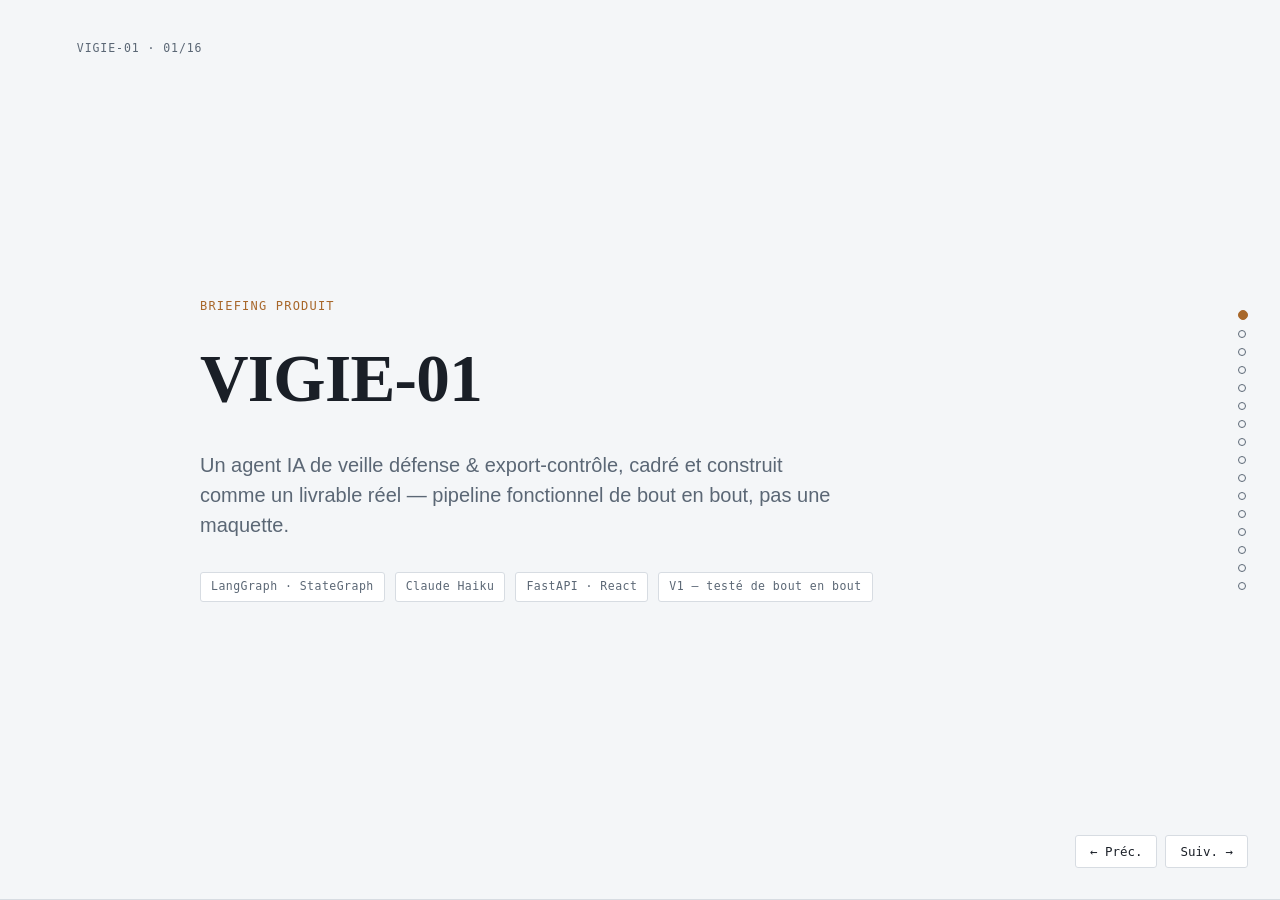
==== docs/index.html @ ad5535d3 "feat(infra): Cloud Run Job + Firebase Hosting, and rename VEILLE-01 to VIGIE-01 Deployment shape dec" ====
<!DOCTYPE html>
<html lang="fr">
<head>
<meta charset="utf-8">
<meta name="viewport" content="width=device-width, initial-scale=1">
<title>VIGIE-01 — documents</title>
<!-- Racine du site GitHub Pages (servi depuis /docs). Sans ce fichier, l'URL du dépôt
     renvoyait un 404 : les documents existent mais aucun n'est nommé index. Redirection
     vers le support de présentation, avec les liens visibles en repli. -->
<meta http-equiv="refresh" content="0; url=slides.html">
<link rel="canonical" href="slides.html">
<style>
  body { font-family: system-ui, sans-serif; max-width: 34rem; margin: 4rem auto; padding: 0 1.5rem; line-height: 1.6; }
  h1 { font-size: 1.25rem; }
  li { margin: .35rem 0; }
</style>
</head>
<body>
<h1>VIGIE-01 — Agent de veille export &amp; risque défense/géopolitique</h1>
<p>Redirection vers le support de présentation…</p>
<ul>
  <li><a href="slides.html">Support de présentation</a></li>
  <li><a href="cadrage.html">Cadrage produit</a></li>
  <li><a href="decisions.html">Choix d'ingénierie</a></li>
  <li><a href="https://github.com/Adrien-1997/vigie-01">Code source (GitHub)</a></li>
</ul>
</body>
</html>
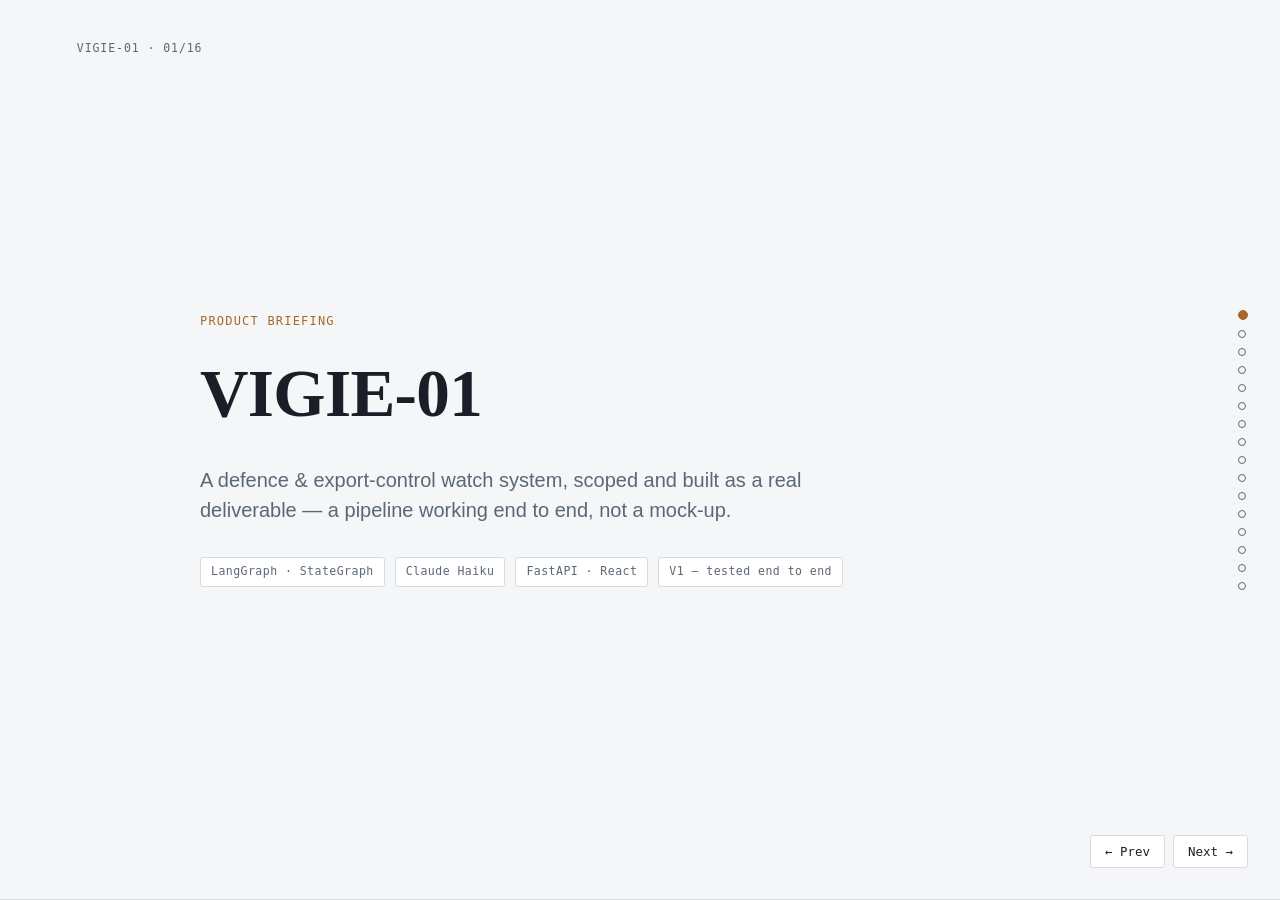
==== commit 98fa6a8d: "docs: rewrite the slide deck and the Pages index in English The deck is hand-written, not generated," ====
--- a/docs/index.html
+++ b/docs/index.html
@@ -1,12 +1,12 @@
 <!DOCTYPE html>
-<html lang="fr">
+<html lang="en">
 <head>
 <meta charset="utf-8">
 <meta name="viewport" content="width=device-width, initial-scale=1">
 <title>VIGIE-01 — documents</title>
-<!-- Racine du site GitHub Pages (servi depuis /docs). Sans ce fichier, l'URL du dépôt
-     renvoyait un 404 : les documents existent mais aucun n'est nommé index. Redirection
-     vers le support de présentation, avec les liens visibles en repli. -->
+<!-- Root of the GitHub Pages site (served from /docs). Without this file, the repository's URL
+     returned a 404: the documents exist but none is named index. Redirects to the slide deck,
+     with the links visible as a fallback. -->
 <meta http-equiv="refresh" content="0; url=slides.html">
 <link rel="canonical" href="slides.html">
 <style>
@@ -16,13 +16,13 @@
 </style>
 </head>
 <body>
-<h1>VIGIE-01 — Agent de veille export &amp; risque défense/géopolitique</h1>
-<p>Redirection vers le support de présentation…</p>
+<h1>VIGIE-01 — a watch on export control &amp; defence/geopolitical risk</h1>
+<p>Redirecting to the slide deck…</p>
 <ul>
-  <li><a href="slides.html">Support de présentation</a></li>
-  <li><a href="cadrage.html">Cadrage produit</a></li>
-  <li><a href="decisions.html">Choix d'ingénierie</a></li>
-  <li><a href="https://github.com/Adrien-1997/vigie-01">Code source (GitHub)</a></li>
+  <li><a href="slides.html">Slide deck</a></li>
+  <li><a href="https://github.com/adrien-morel/vigie-01/blob/master/docs/scoping.md">Product scoping</a></li>
+  <li><a href="https://github.com/adrien-morel/vigie-01/blob/master/docs/decisions.md">Engineering choices</a></li>
+  <li><a href="https://github.com/adrien-morel/vigie-01">Source code (GitHub)</a></li>
 </ul>
 </body>
 </html>
